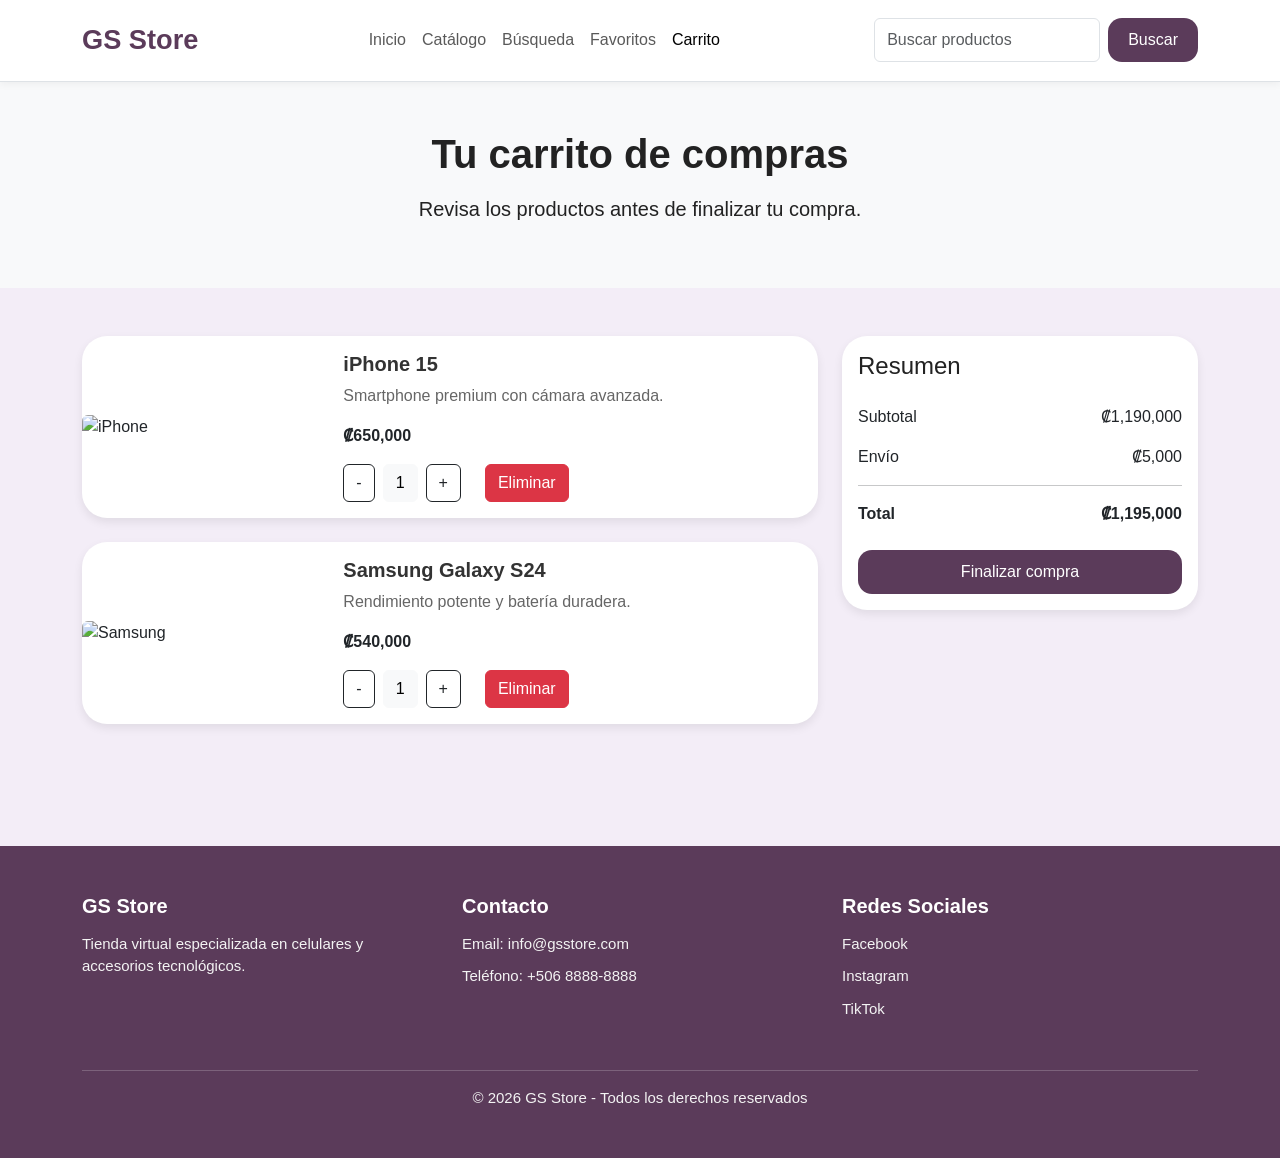
==== carrito.html @ 95adb8ef "Primer commit" ====
<!DOCTYPE html>
<html lang="es">

<head>
    <meta charset="UTF-8">
    <meta name="viewport" content="width=device-width, initial-scale=1.0">

    <title>Carrito - GS Store</title>

    <!-- Bootstrap -->
    <link href="https://cdn.jsdelivr.net/npm/bootstrap@5.3.7/dist/css/bootstrap.min.css" rel="stylesheet">

    <!-- CSS -->
    <link rel="stylesheet" href="css/styles.css">
</head>

<body>

    <!-- HEADER -->
    <header>

        <nav class="navbar navbar-expand-lg bg-white border-bottom">

            <div class="container">

                <!-- Logo -->
                <a class="navbar-brand fw-bold" href="index.html">
                    GS Store
                </a>

                <!-- Botón responsive -->
                <button class="navbar-toggler" type="button" data-bs-toggle="collapse"
                    data-bs-target="#navbarContenido">

                    <span class="navbar-toggler-icon"></span>

                </button>

                <!-- Navbar -->
                <div class="collapse navbar-collapse" id="navbarContenido">

                    <!-- Links -->
                    <ul class="navbar-nav mx-auto">

                        <li class="nav-item">
                            <a class="nav-link" href="index.html">
                                Inicio
                            </a>
                        </li>

                        <li class="nav-item">
                            <a class="nav-link" href="catalogo.html">
                                Catálogo
                            </a>
                        </li>

                        <li class="nav-item">
                            <a class="nav-link" href="search.html">
                                Búsqueda
                            </a>
                        </li>

                        <li class="nav-item">
                            <a class="nav-link" href="favoritos.html">
                                Favoritos
                            </a>
                        </li>

                        <li class="nav-item">
                            <a class="nav-link active" href="carrito.html">
                                Carrito
                            </a>
                        </li>

                    </ul>

                    <!-- Barra búsqueda -->
                    <form class="d-flex">

                        <input class="form-control me-2" type="search" placeholder="Buscar productos">

                        <button class="btn btn-dark" type="submit">
                            Buscar
                        </button>

                    </form>

                </div>

            </div>

        </nav>

    </header>

    <!-- MAIN -->
    <main>

        <!-- HERO -->
        <section class="py-5 bg-light">

            <div class="container text-center">

                <h1 class="fw-bold mb-3">
                    Tu carrito de compras
                </h1>

                <p class="lead">
                    Revisa los productos antes de finalizar tu compra.
                </p>

            </div>

        </section>

        <!-- PRODUCTOS -->
        <section class="py-5">

            <div class="container">

                <div class="row">

                    <!-- Lista productos -->
                    <div class="col-lg-8">

                        <!-- Producto -->
                        <div class="card mb-4">

                            <div class="row g-0 align-items-center">

                                <div class="col-md-4">

                                    <img src="https://images.unsplash.com/photo-1598327105666-5b89351aff97?q=80&w=1000"
                                        class="img-fluid rounded-start" alt="iPhone">

                                </div>

                                <div class="col-md-8">

                                    <div class="card-body">

                                        <h5 class="card-title">
                                            iPhone 15
                                        </h5>

                                        <p class="card-text">
                                            Smartphone premium con cámara avanzada.
                                        </p>

                                        <p class="fw-bold">
                                            ₡650,000
                                        </p>

                                        <div class="d-flex gap-2">

                                            <button class="btn btn-outline-dark">
                                                -
                                            </button>

                                            <button class="btn btn-light">
                                                1
                                            </button>

                                            <button class="btn btn-outline-dark">
                                                +
                                            </button>

                                            <button class="btn btn-danger ms-3">
                                                Eliminar
                                            </button>

                                        </div>

                                    </div>

                                </div>

                            </div>

                        </div>

                        <!-- Producto -->
                        <div class="card mb-4">

                            <div class="row g-0 align-items-center">

                                <div class="col-md-4">

                                    <img src="https://images.unsplash.com/photo-1610945265064-0e34e5519bbf?q=80&w=1000"
                                        class="img-fluid rounded-start" alt="Samsung">

                                </div>

                                <div class="col-md-8">

                                    <div class="card-body">

                                        <h5 class="card-title">
                                            Samsung Galaxy S24
                                        </h5>

                                        <p class="card-text">
                                            Rendimiento potente y batería duradera.
                                        </p>

                                        <p class="fw-bold">
                                            ₡540,000
                                        </p>

                                        <div class="d-flex gap-2">

                                            <button class="btn btn-outline-dark">
                                                -
                                            </button>

                                            <button class="btn btn-light">
                                                1
                                            </button>

                                            <button class="btn btn-outline-dark">
                                                +
                                            </button>

                                            <button class="btn btn-danger ms-3">
                                                Eliminar
                                            </button>

                                        </div>

                                    </div>

                                </div>

                            </div>

                        </div>

                    </div>

                    <!-- Resumen -->
                    <div class="col-lg-4">

                        <div class="card">

                            <div class="card-body">

                                <h4 class="mb-4">
                                    Resumen
                                </h4>

                                <div class="d-flex justify-content-between mb-3">

                                    <span>Subtotal</span>

                                    <span>₡1,190,000</span>

                                </div>

                                <div class="d-flex justify-content-between mb-3">

                                    <span>Envío</span>

                                    <span>₡5,000</span>

                                </div>

                                <hr>

                                <div class="d-flex justify-content-between fw-bold mb-4">

                                    <span>Total</span>

                                    <span>₡1,195,000</span>

                                </div>

                                <button class="btn btn-dark w-100">
                                    Finalizar compra
                                </button>

                            </div>

                        </div>

                    </div>

                </div>

            </div>

        </section>

    </main>

    <!-- FOOTER -->
    <footer class="footer-custom text-white py-5">

        <div class="container">

            <div class="row">

                <div class="col-md-4 mb-4">

                    <h5>GS Store</h5>

                    <p>
                        Tienda virtual especializada en celulares y accesorios tecnológicos.
                    </p>

                </div>

                <div class="col-md-4 mb-4">

                    <h5>Contacto</h5>

                    <p>Email: info@gsstore.com</p>

                    <p>Teléfono: +506 8888-8888</p>

                </div>

                <div class="col-md-4 mb-4">

                    <h5>Redes Sociales</h5>

                    <p>Facebook</p>

                    <p>Instagram</p>

                    <p>TikTok</p>

                </div>

            </div>

            <div class="text-center border-top pt-3 mt-3">

                <p class="mb-0">
                    © 2026 GS Store - Todos los derechos reservados
                </p>

            </div>

        </div>

    </footer>

    <!-- Bootstrap -->
    <script src="https://cdn.jsdelivr.net/npm/bootstrap@5.3.7/dist/js/bootstrap.bundle.min.js"></script>

</body>

</html>
---- css/styles.css ----
body {
    background-color: #f3edf7;
    font-family: Arial, sans-serif;
    color: #222;
}

/* NAVBAR */

.navbar {
    padding: 15px 0;
    background-color: #ffffff;
    box-shadow: 0 2px 8px rgba(0, 0, 0, 0.05);
}

.navbar-brand {
    font-size: 1.7rem;
    color: #5b3b5a;
}

.nav-link:hover {
    color: #8b5e8a;
}

/* HERO */

.hero-section {
    padding: 80px 0;
    background-color: #e8d8eb;
    border-radius: 25px;
    margin: 30px;
}

.hero-section img {
    border-radius: 20px;
    box-shadow: 0 6px 15px rgba(0, 0, 0, 0.1);
    max-height: 420px;
    object-fit: cover;
}

/* BOTONES */

.btn-dark {
    background-color: #5b3b5a;
    border: none;
    border-radius: 14px;
    padding: 10px 20px;
    transition: all 0.3s;
}

.btn-dark:hover {
    background-color: #714c70;
    transform: translateY(-2px);
}

/* CARDS */

.card {
    border: none;
    border-radius: 25px;
    overflow: hidden;
    transition: transform 0.3s, box-shadow 0.3s;
    box-shadow: 0 4px 10px rgba(0, 0, 0, 0.08);
    background-color: #ffffff;
}

.card:hover {
    transform: translateY(-5px);
    box-shadow: 0 10px 20px rgba(0, 0, 0, 0.15);
}

.card img {
    height: 180px;
    object-fit: cover;
}

.product-image {
    max-height: 450px;
    width: 100%;
    object-fit: cover;
    border-radius: 20px;
}

.card-title {
    font-weight: bold;
    color: #333;
}

.card-text {
    color: #666;
}

/* SECCIONES */

section {
    padding-top: 60px;
    padding-bottom: 60px;
}

/* SIDEBAR */

.list-group-item {
    transition: background-color 0.3s;
    cursor: pointer;
    border-radius: 10px !important;
    margin-bottom: 8px;
    border: none;
}

.list-group-item:hover {
    background-color: #eaddee;
}

/* FOOTER */

/* FOOTER */

footer {
    margin-top: 50px;
    background-color: #5b3b5a !important;
    color: white !important;
}

footer h5 {
    margin-bottom: 15px;
    color: #ffffff;
    font-weight: bold;
}

footer p {
    margin-bottom: 10px;
    color: #f3f3f3;
    font-size: 15px;
}

footer i {
    margin-right: 6px;
}

footer .border-top {
    border-color: rgba(255, 255, 255, 0.2) !important;
}

/* BREADCRUMB */

.breadcrumb a {
    text-decoration: none;
    color: #5b3b5a;
}

.breadcrumb a:hover {
    color: #8b5e8a;
}

/* TITULOS */

h1,
h2,
h3,
h4,
h5 {
    color: #222;
}

/* RESPONSIVE */

@media (max-width: 768px) {

    .hero-section {
        text-align: center;
        margin: 15px;
        padding: 50px 20px;
    }

    .hero-section img {
        margin-top: 30px;
    }

    .navbar-nav {
        text-align: center;
        margin-top: 15px;
    }

    .d-flex {
        margin-top: 15px;
    }

}
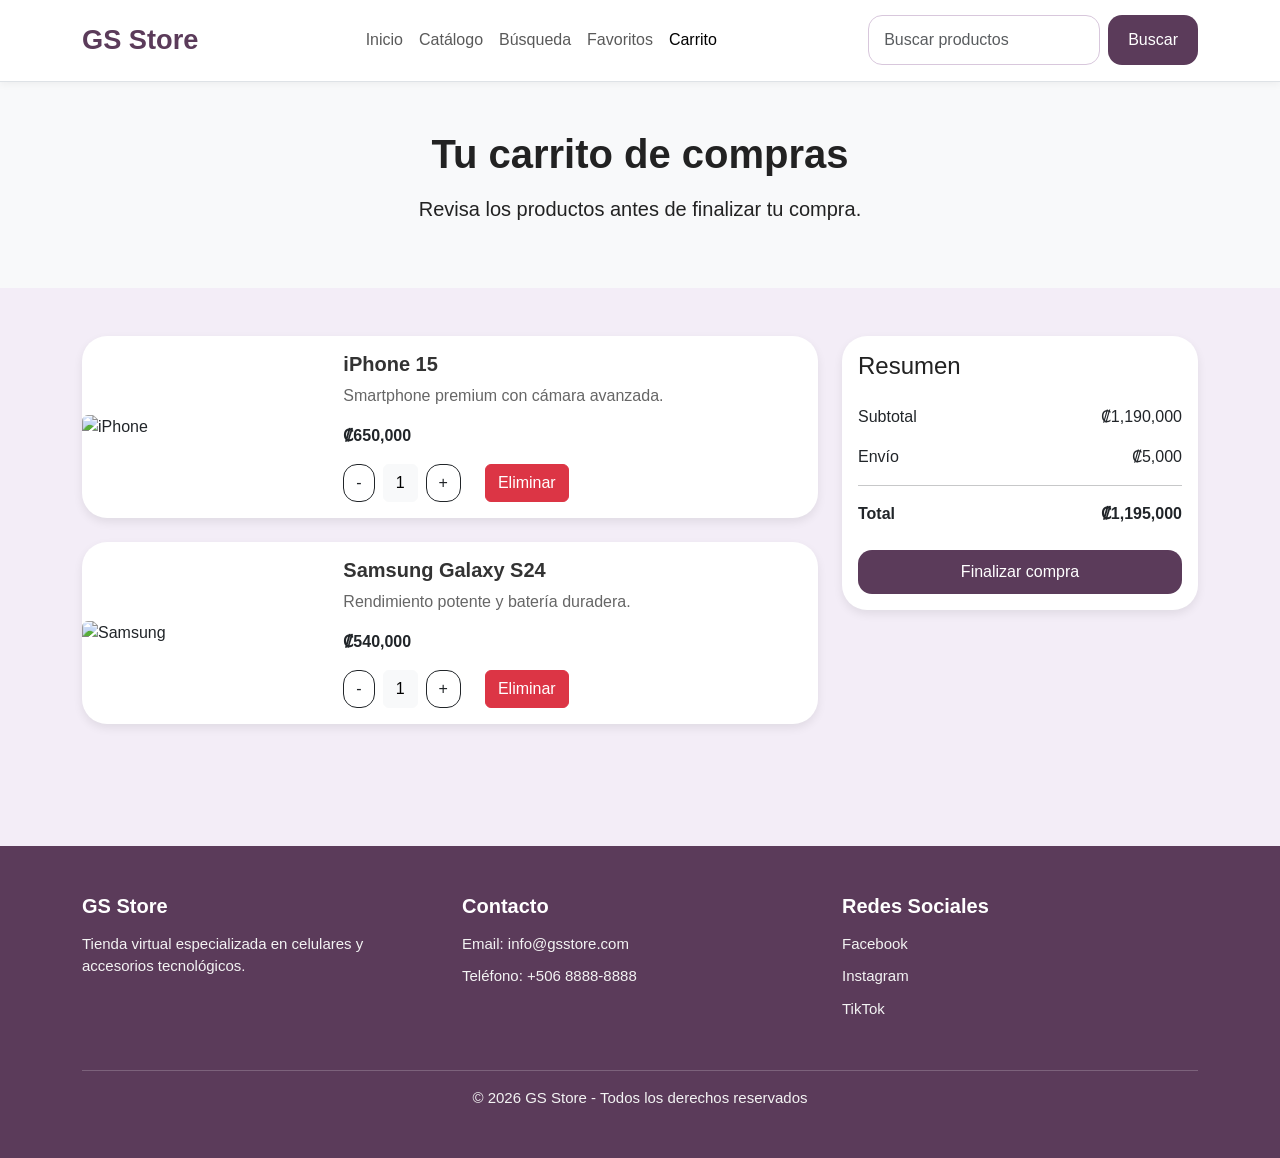
==== commit 4bde0bb9: "fix-factuacion-entrega-admin" ====
--- a/carrito.html
+++ b/carrito.html
@@ -274,10 +274,9 @@
 
                                 </div>
 
-                                <button class="btn btn-dark w-100">
-                                    Finalizar compra
-                                </button>
-
+                             <a href="facturacion.html" class="btn btn-dark w-100">
+    Finalizar compra
+</a>
                             </div>
 
                         </div>
--- a/css/styles.css
+++ b/css/styles.css
@@ -50,6 +50,10 @@
 .btn-dark:hover {
     background-color: #714c70;
     transform: translateY(-2px);
+}
+
+.btn-outline-dark {
+    border-radius: 14px;
 }
 
 /* CARDS */
@@ -68,15 +72,24 @@
     box-shadow: 0 10px 20px rgba(0, 0, 0, 0.15);
 }
 
-.card img {
+/* IMPORTANTE:
+   Esto aplica solo a imágenes normales de cards,
+   no a las imágenes del panel administrativo.
+*/
+
+.card img:not(.admin-product-img) {
     height: 180px;
     object-fit: cover;
-}
+    object-position: center;
+}
+
+/* IMAGEN GRANDE DEL PRODUCTO */
 
 .product-image {
     max-height: 450px;
     width: 100%;
     object-fit: cover;
+    object-position: center;
     border-radius: 20px;
 }
 
@@ -112,8 +125,6 @@
 
 /* FOOTER */
 
-/* FOOTER */
-
 footer {
     margin-top: 50px;
     background-color: #5b3b5a !important;
@@ -161,6 +172,152 @@
     color: #222;
 }
 
+/* FORMULARIOS DE COMPRA */
+
+.form-control,
+.form-select {
+    border-radius: 14px;
+    padding: 12px 15px;
+    border: 1px solid #d8c7dc;
+}
+
+.form-control:focus,
+.form-select:focus {
+    border-color: #8b5e8a;
+    box-shadow: 0 0 0 0.2rem rgba(139, 94, 138, 0.18);
+}
+
+.payment-option,
+.delivery-option {
+    background-color: #f9f5fb;
+    border: 1px solid #e1d1e6;
+    border-radius: 18px;
+    padding: 16px;
+    height: 100%;
+    transition: all 0.3s;
+}
+
+.payment-option:hover,
+.delivery-option:hover {
+    background-color: #efe3f5;
+    transform: translateY(-3px);
+}
+
+.delivery-option span {
+    color: #666;
+    font-size: 14px;
+}
+
+.resumen-compra {
+    position: sticky;
+    top: 25px;
+}
+
+.success-icon {
+    width: 80px;
+    height: 80px;
+    background-color: #5b3b5a;
+    color: white;
+    border-radius: 50%;
+    display: flex;
+    align-items: center;
+    justify-content: center;
+    margin: 0 auto;
+    font-size: 35px;
+}
+
+.modal-content {
+    border-radius: 25px;
+    border: none;
+}
+
+/* PANEL ADMINISTRATIVO */
+
+.admin-sidebar {
+    position: sticky;
+    top: 25px;
+}
+
+.admin-avatar {
+    width: 80px;
+    height: 80px;
+    background-color: #5b3b5a;
+    color: white;
+    border-radius: 50%;
+    display: flex;
+    align-items: center;
+    justify-content: center;
+    margin: 0 auto;
+    font-size: 32px;
+}
+
+.active-admin {
+    background-color: #5b3b5a !important;
+    color: white !important;
+}
+
+.admin-stat-card {
+    height: 100%;
+}
+
+.stat-icon {
+    width: 55px;
+    height: 55px;
+    background-color: #efe3f5;
+    color: #5b3b5a;
+    border-radius: 16px;
+    display: flex;
+    align-items: center;
+    justify-content: center;
+    font-size: 24px;
+}
+
+.admin-table th {
+    color: #5b3b5a;
+    font-weight: bold;
+    border-bottom: 2px solid #ead8ec;
+}
+
+.admin-table td {
+    vertical-align: middle;
+}
+
+/* IMÁGENES DEL PANEL ADMINISTRATIVO */
+
+.admin-table .admin-product-img {
+    width: 75px !important;
+    height: 75px !important;
+    min-width: 75px;
+    max-width: 75px;
+    object-fit: cover;
+    object-position: center;
+    border-radius: 14px;
+    margin-right: 12px;
+    display: block;
+    flex-shrink: 0;
+}
+
+.cancel-icon {
+    width: 80px;
+    height: 80px;
+    background-color: #f8d7da;
+    color: #b02a37;
+    border-radius: 50%;
+    display: flex;
+    align-items: center;
+    justify-content: center;
+    margin: 0 auto;
+    font-size: 35px;
+}
+
+.modal-header {
+    border-bottom: 1px solid #ead8ec;
+}
+
+.modal-footer {
+    border-top: 1px solid #ead8ec;
+}
+
 /* RESPONSIVE */
 
 @media (max-width: 768px) {
@@ -184,4 +341,16 @@
         margin-top: 15px;
     }
 
+    .resumen-compra,
+    .admin-sidebar {
+        position: static;
+    }
+
+    .admin-table .admin-product-img {
+        width: 65px !important;
+        height: 65px !important;
+        min-width: 65px;
+        max-width: 65px;
+    }
+
 }
